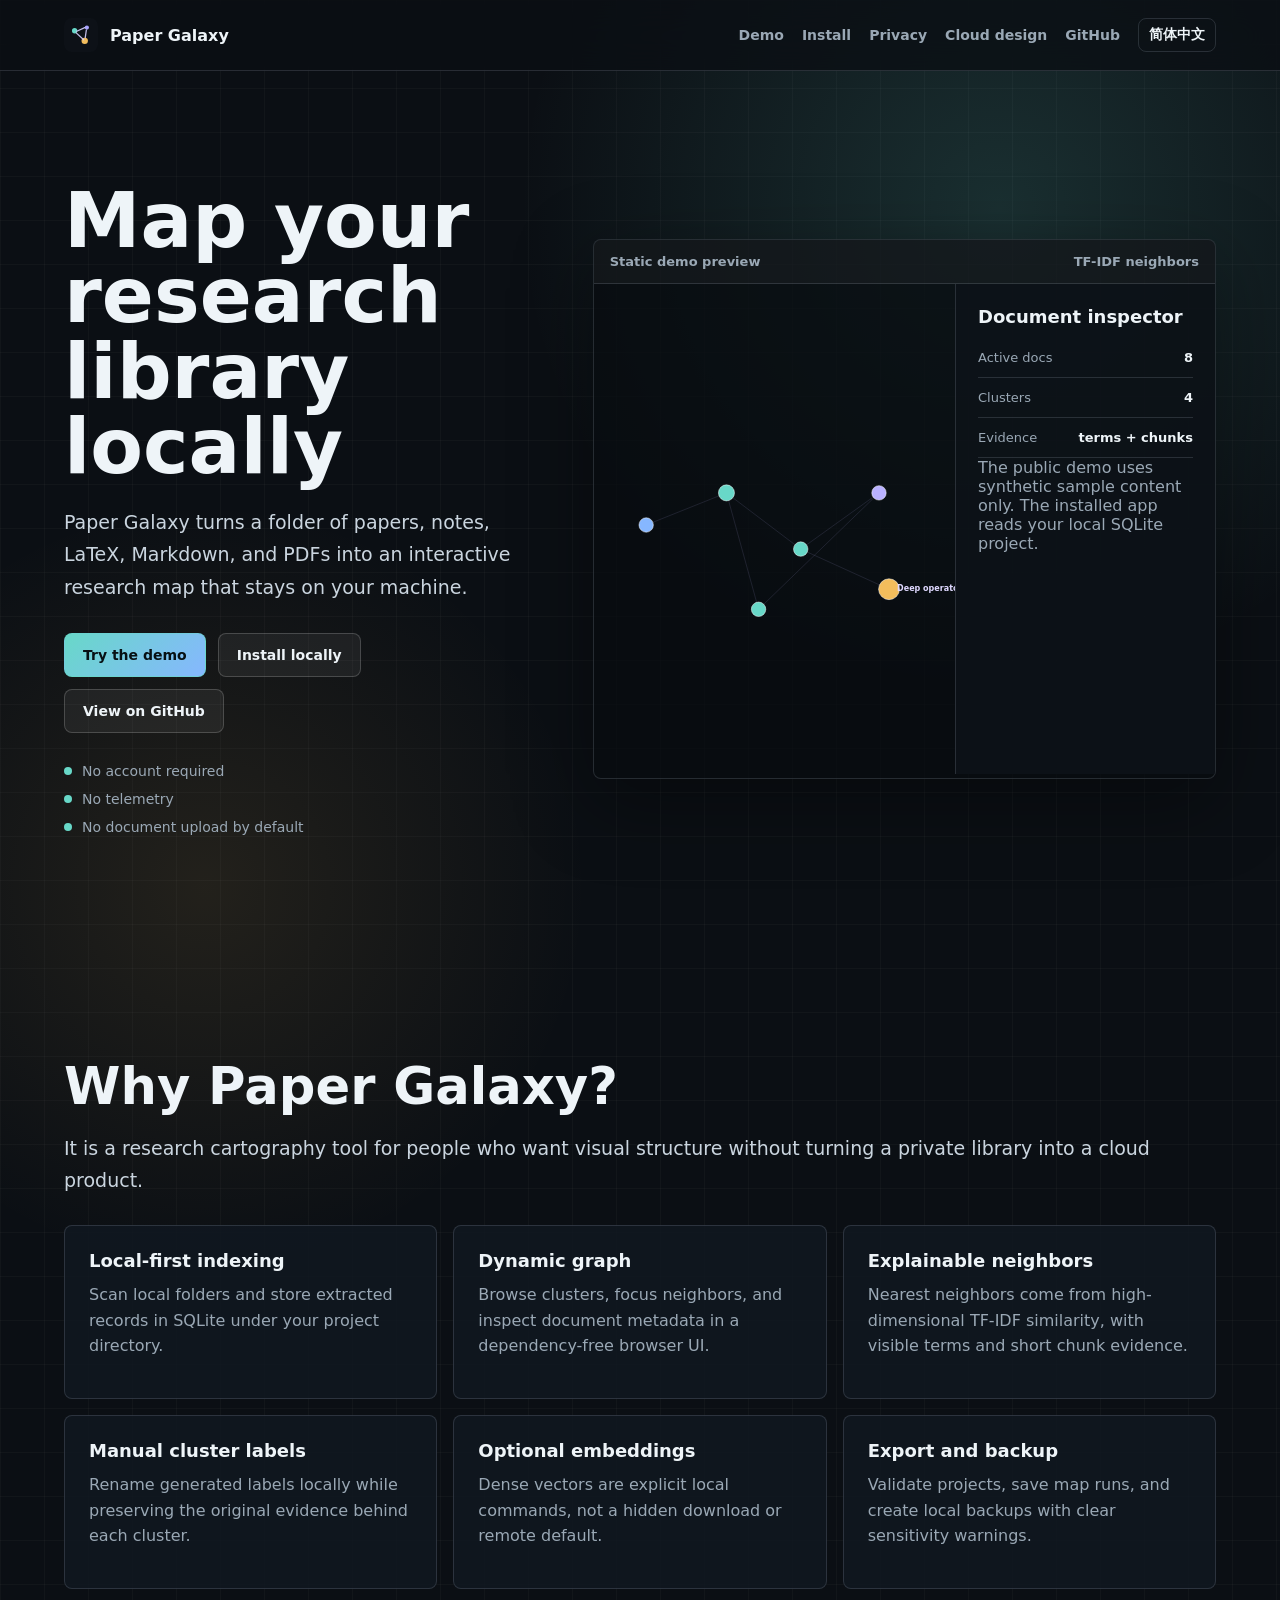
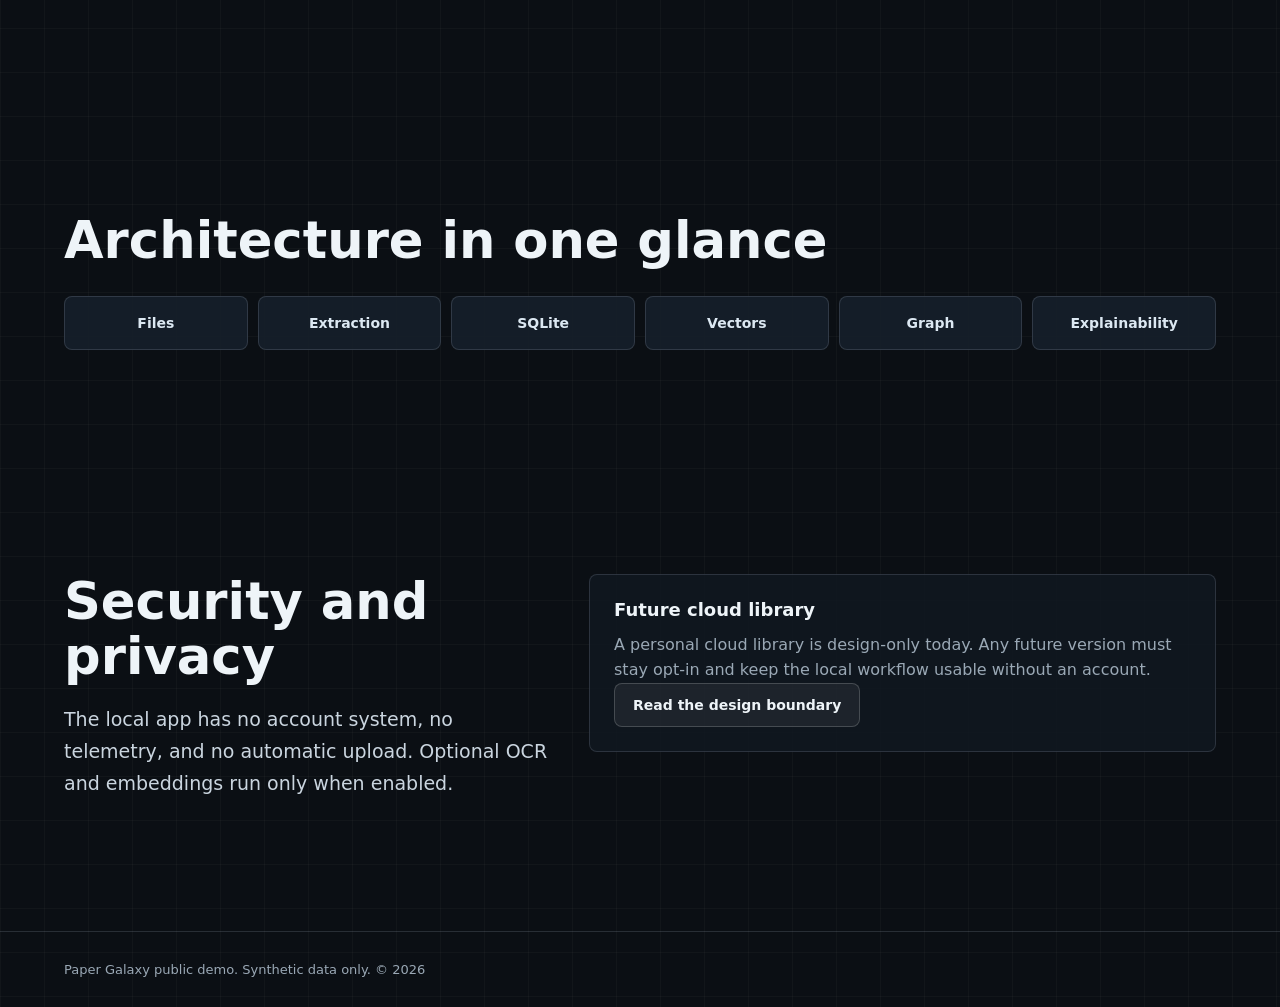
==== site/index.html @ a3e0229d "Add public launch demo and Chinese site" ====
<!doctype html>
<html lang="en">
  <head>
    <meta charset="utf-8">
    <meta name="viewport" content="width=device-width, initial-scale=1">
    <title>Paper Galaxy | Local-first research maps</title>
    <meta name="description" content="Paper Galaxy maps a local research library into an explainable document graph with no account, telemetry, or upload by default.">
    <link rel="icon" href="assets/favicon.svg" type="image/svg+xml">
    <link rel="stylesheet" href="assets/styles.css">
  </head>
  <body>
    <header class="site-header">
      <a class="brand" href="./" aria-label="Paper Galaxy home">
        <img class="brand-mark" src="assets/favicon.svg" alt="">
        <span>Paper Galaxy</span>
      </a>
      <nav class="site-nav" aria-label="Main navigation">
        <a href="demo/">Demo</a>
        <a href="install/">Install</a>
        <a href="privacy/">Privacy</a>
        <a href="cloud-library/">Cloud design</a>
        <a href="https://github.com/jinjianghu19823-wq/paper-galaxy">GitHub</a>
        <a class="lang-link" href="zh-cn/">简体中文</a>
      </nav>
    </header>

    <main>
      <section class="hero">
        <div class="hero-copy">
          <h1>Map your research library locally</h1>
          <p class="lead">Paper Galaxy turns a folder of papers, notes, LaTeX, Markdown, and PDFs into an interactive research map that stays on your machine.</p>
          <div class="actions">
            <a class="button primary" href="demo/">Try the demo</a>
            <a class="button" href="install/">Install locally</a>
            <a class="button" href="https://github.com/jinjianghu19823-wq/paper-galaxy">View on GitHub</a>
          </div>
          <div class="signal-list" aria-label="Privacy promises">
            <span>No account required</span>
            <span>No telemetry</span>
            <span>No document upload by default</span>
          </div>
        </div>

        <div class="graph-preview" aria-label="Screenshot-style preview">
          <div class="preview-bar">
            <span>Static demo preview</span>
            <span>TF-IDF neighbors</span>
          </div>
          <div class="preview-grid">
            <svg class="mini-map" viewBox="0 0 900 560" aria-hidden="true">
              <line x1="130" y1="270" x2="330" y2="190"></line>
              <line x1="330" y1="190" x2="515" y2="330"></line>
              <line x1="515" y1="330" x2="710" y2="190"></line>
              <line x1="330" y1="190" x2="410" y2="480"></line>
              <line x1="410" y1="480" x2="710" y2="190"></line>
              <line x1="515" y1="330" x2="735" y2="430"></line>
              <circle cx="130" cy="270" r="18" fill="#86b7ff"></circle>
              <circle cx="330" cy="190" r="20" fill="#68d8c8"></circle>
              <circle cx="515" cy="330" r="18" fill="#68d8c8"></circle>
              <circle cx="710" cy="190" r="18" fill="#b9b1ff"></circle>
              <circle cx="410" cy="480" r="18" fill="#68d8c8"></circle>
              <circle cx="735" cy="430" r="26" fill="#f3bd5c"></circle>
              <text x="755" y="435" fill="#dfd8ff" font-size="20" font-weight="700">Deep operator networks</text>
            </svg>
            <aside class="preview-panel">
              <h3>Document inspector</h3>
              <div class="stat-row"><span>Active docs</span><strong>8</strong></div>
              <div class="stat-row"><span>Clusters</span><strong>4</strong></div>
              <div class="stat-row"><span>Evidence</span><strong>terms + chunks</strong></div>
              <p class="muted">The public demo uses synthetic sample content only. The installed app reads your local SQLite project.</p>
            </aside>
          </div>
        </div>
      </section>

      <section class="section">
        <h2>Why Paper Galaxy?</h2>
        <p class="lead">It is a research cartography tool for people who want visual structure without turning a private library into a cloud product.</p>
        <div class="cards">
          <article class="card"><h3>Local-first indexing</h3><p>Scan local folders and store extracted records in SQLite under your project directory.</p></article>
          <article class="card"><h3>Dynamic graph</h3><p>Browse clusters, focus neighbors, and inspect document metadata in a dependency-free browser UI.</p></article>
          <article class="card"><h3>Explainable neighbors</h3><p>Nearest neighbors come from high-dimensional TF-IDF similarity, with visible terms and short chunk evidence.</p></article>
          <article class="card"><h3>Manual cluster labels</h3><p>Rename generated labels locally while preserving the original evidence behind each cluster.</p></article>
          <article class="card"><h3>Optional embeddings</h3><p>Dense vectors are explicit local commands, not a hidden download or remote default.</p></article>
          <article class="card"><h3>Export and backup</h3><p>Validate projects, save map runs, and create local backups with clear sensitivity warnings.</p></article>
        </div>
      </section>

      <section class="section">
        <h2>Architecture in one glance</h2>
        <div class="architecture" aria-label="Architecture flow">
          <div class="arch-step">Files</div>
          <div class="arch-step">Extraction</div>
          <div class="arch-step">SQLite</div>
          <div class="arch-step">Vectors</div>
          <div class="arch-step">Graph</div>
          <div class="arch-step">Explainability</div>
        </div>
      </section>

      <section class="section split">
        <div>
          <h2>Security and privacy</h2>
          <p class="lead">The local app has no account system, no telemetry, and no automatic upload. Optional OCR and embeddings run only when enabled.</p>
        </div>
        <div class="card">
          <h3>Future cloud library</h3>
          <p>A personal cloud library is design-only today. Any future version must stay opt-in and keep the local workflow usable without an account.</p>
          <a class="button" href="cloud-library/">Read the design boundary</a>
        </div>
      </section>
    </main>

    <footer class="site-footer">
      <span>Paper Galaxy public demo. Synthetic data only. © <span data-year></span></span>
    </footer>
    <script src="assets/demo.js" defer></script>
  </body>
</html>
---- site/assets/styles.css ----
:root {
  color-scheme: dark;
  --bg: #0b0f14;
  --bg-2: #0f151d;
  --panel: rgba(17, 24, 33, 0.86);
  --panel-2: rgba(22, 31, 42, 0.94);
  --text: #eef4f8;
  --muted: #9aa8b5;
  --line: rgba(191, 207, 221, 0.16);
  --teal: #68d8c8;
  --lavender: #b9b1ff;
  --amber: #f3bd5c;
  --rose: #ff8d9e;
  --blue: #86b7ff;
  --shadow: 0 22px 80px rgba(0, 0, 0, 0.38);
}

* {
  box-sizing: border-box;
}

html {
  scroll-behavior: smooth;
}

body {
  margin: 0;
  background:
    linear-gradient(rgba(255, 255, 255, 0.028) 1px, transparent 1px),
    linear-gradient(90deg, rgba(255, 255, 255, 0.028) 1px, transparent 1px),
    radial-gradient(circle at 78% 8%, rgba(104, 216, 200, 0.16), transparent 30rem),
    radial-gradient(circle at 16% 34%, rgba(243, 189, 92, 0.1), transparent 24rem),
    var(--bg);
  background-size: 44px 44px, 44px 44px, auto, auto, auto;
  color: var(--text);
  font-family: Inter, ui-sans-serif, system-ui, -apple-system, BlinkMacSystemFont,
    "Segoe UI", sans-serif;
  letter-spacing: 0;
  overflow-x: hidden;
}

a {
  color: inherit;
}

.site-header {
  position: sticky;
  top: 0;
  z-index: 30;
  display: flex;
  align-items: center;
  justify-content: space-between;
  gap: 24px;
  padding: 18px clamp(20px, 5vw, 72px);
  border-bottom: 1px solid var(--line);
  background: rgba(11, 15, 20, 0.78);
  backdrop-filter: blur(18px);
}

.brand {
  display: inline-flex;
  align-items: center;
  gap: 12px;
  color: var(--text);
  text-decoration: none;
  font-weight: 760;
}

.brand-mark {
  width: 34px;
  height: 34px;
}

.site-nav {
  display: flex;
  align-items: center;
  gap: 18px;
  color: var(--muted);
  font-size: 14px;
  font-weight: 650;
}

.site-nav a {
  text-decoration: none;
}

.site-nav a:hover,
.site-nav a:focus-visible {
  color: var(--text);
}

.lang-link {
  padding: 7px 10px;
  border: 1px solid var(--line);
  border-radius: 8px;
  color: var(--text);
}

.hero,
.section {
  padding: clamp(56px, 9vw, 112px) clamp(20px, 5vw, 72px);
}

.hero {
  min-height: calc(100vh - 72px);
  display: grid;
  grid-template-columns: minmax(0, 0.9fr) minmax(460px, 1.25fr);
  align-items: center;
  gap: clamp(36px, 7vw, 80px);
}

.hero-copy {
  max-width: 640px;
}

h1,
h2,
h3,
p {
  margin-top: 0;
}

h1 {
  margin-bottom: 22px;
  font-size: clamp(46px, 6vw, 82px);
  line-height: 0.98;
  letter-spacing: 0;
  overflow-wrap: anywhere;
}

h2 {
  margin-bottom: 18px;
  font-size: clamp(30px, 4vw, 52px);
  line-height: 1.08;
  letter-spacing: 0;
}

h3 {
  margin-bottom: 10px;
  font-size: 18px;
  line-height: 1.25;
  letter-spacing: 0;
}

.lead {
  color: #cad5df;
  font-size: 19px;
  line-height: 1.7;
  overflow-wrap: anywhere;
}

:lang(zh-CN) h1 {
  line-height: 1.08;
  word-break: break-all;
}

:lang(zh-CN) .lead {
  word-break: break-all;
}

.muted {
  color: var(--muted);
}

.actions {
  display: flex;
  flex-wrap: wrap;
  gap: 12px;
  margin-top: 30px;
}

.button {
  display: inline-flex;
  align-items: center;
  justify-content: center;
  min-height: 44px;
  padding: 0 18px;
  border: 1px solid rgba(255, 255, 255, 0.18);
  border-radius: 8px;
  background: rgba(255, 255, 255, 0.06);
  color: var(--text);
  font-size: 14px;
  font-weight: 760;
  text-decoration: none;
}

.button.primary {
  border-color: rgba(104, 216, 200, 0.58);
  background: linear-gradient(135deg, #68d8c8, #86b7ff);
  color: #071014;
}

.button:hover,
.button:focus-visible {
  transform: translateY(-1px);
}

.signal-list {
  display: grid;
  gap: 12px;
  margin-top: 30px;
  color: var(--muted);
  font-size: 14px;
}

.signal-list span {
  display: inline-flex;
  align-items: center;
  gap: 10px;
}

.signal-list span::before {
  content: "";
  width: 8px;
  height: 8px;
  border-radius: 50%;
  background: var(--teal);
}

.graph-preview,
.demo-shell {
  min-width: 0;
  border: 1px solid var(--line);
  border-radius: 8px;
  background: rgba(8, 12, 17, 0.76);
  box-shadow: var(--shadow);
  overflow: hidden;
}

.graph-preview {
  min-height: 540px;
}

.preview-bar,
.demo-topbar {
  display: flex;
  align-items: center;
  justify-content: space-between;
  gap: 16px;
  padding: 14px 16px;
  border-bottom: 1px solid var(--line);
  background: rgba(255, 255, 255, 0.035);
  color: var(--muted);
  font-size: 13px;
  font-weight: 700;
}

.preview-grid {
  display: grid;
  grid-template-columns: 1fr 260px;
  min-height: 490px;
}

.mini-map {
  width: 100%;
  height: 100%;
  min-height: 490px;
}

.mini-map line {
  stroke: rgba(185, 177, 255, 0.26);
  stroke-width: 1.2;
}

.mini-map circle {
  stroke: rgba(255, 255, 255, 0.6);
  stroke-width: 2;
}

.preview-panel,
.inspector,
.why-panel,
.legend-panel {
  border-left: 1px solid var(--line);
  background: rgba(13, 18, 25, 0.78);
}

.preview-panel {
  padding: 22px;
}

.stat-row {
  display: flex;
  justify-content: space-between;
  gap: 16px;
  padding: 12px 0;
  border-bottom: 1px solid var(--line);
  color: var(--muted);
  font-size: 13px;
}

.stat-row strong {
  color: var(--text);
}

.cards {
  display: grid;
  grid-template-columns: repeat(3, minmax(0, 1fr));
  gap: 16px;
  margin-top: 28px;
}

.card {
  min-height: 174px;
  padding: 24px;
  border: 1px solid var(--line);
  border-radius: 8px;
  background: var(--panel);
}

.card p {
  margin-bottom: 0;
  color: var(--muted);
  line-height: 1.6;
}

.architecture {
  display: grid;
  grid-template-columns: repeat(6, minmax(110px, 1fr));
  gap: 10px;
  margin-top: 28px;
}

.arch-step {
  padding: 18px 14px;
  border: 1px solid var(--line);
  border-radius: 8px;
  background: var(--panel-2);
  text-align: center;
  color: #dce8f2;
  font-size: 14px;
  font-weight: 740;
}

.split {
  display: grid;
  grid-template-columns: minmax(0, 0.78fr) minmax(320px, 1fr);
  gap: 36px;
  align-items: start;
}

.page-copy {
  max-width: 780px;
}

.page-copy p,
.page-copy li {
  color: #c7d2dc;
  line-height: 1.72;
}

.code-block {
  overflow: auto;
  padding: 18px;
  border: 1px solid var(--line);
  border-radius: 8px;
  background: #070a0f;
  color: #dbe8f1;
  font-size: 14px;
  line-height: 1.7;
}

.demo-note {
  padding: 14px 16px;
  border-bottom: 1px solid var(--line);
  background: rgba(104, 216, 200, 0.09);
  color: #d6fff8;
  font-size: 14px;
}

.demo-shell {
  min-height: calc(100vh - 150px);
}

.demo-page {
  padding-top: 42px;
}

.demo-page h1 {
  margin-bottom: 14px;
  font-size: clamp(40px, 5vw, 70px);
}

.demo-page .lead {
  margin-bottom: 24px;
}

.demo-layout {
  display: grid;
  grid-template-columns: 220px minmax(0, 1fr) 320px;
  min-height: calc(100vh - 220px);
}

.legend-panel,
.inspector,
.why-panel {
  padding: 18px;
}

.legend-panel {
  border-left: 0;
  border-right: 1px solid var(--line);
}

.graph-stage {
  position: relative;
  min-height: 560px;
}

.graph-canvas {
  width: 100%;
  height: 100%;
  min-height: 560px;
  display: block;
  cursor: grab;
}

.graph-canvas:active {
  cursor: grabbing;
}

.graph-link {
  stroke: rgba(185, 177, 255, 0.28);
  stroke-width: 1.1;
}

.graph-link.is-focused {
  stroke: rgba(185, 177, 255, 0.78);
  stroke-width: 1.8;
}

.graph-node {
  stroke: rgba(255, 255, 255, 0.62);
  stroke-width: 2.2;
  cursor: pointer;
  transition: opacity 0.16s ease;
}

.graph-node.is-muted,
.graph-link.is-muted,
.graph-label.is-muted {
  opacity: 0.18;
}

.graph-node.is-selected {
  stroke: var(--lavender);
  stroke-width: 5;
}

.graph-label {
  fill: #dfd8ff;
  font-size: 13px;
  font-weight: 760;
  pointer-events: none;
  paint-order: stroke;
  stroke: #090d12;
  stroke-width: 5;
}

.cluster-button {
  width: 100%;
  margin-bottom: 10px;
  padding: 11px 10px;
  border: 1px solid var(--line);
  border-radius: 8px;
  background: rgba(255, 255, 255, 0.04);
  color: var(--text);
  text-align: left;
  font: inherit;
  cursor: pointer;
}

.cluster-button:focus-visible,
.cluster-button:hover {
  border-color: rgba(104, 216, 200, 0.58);
}

.cluster-swatch {
  display: inline-block;
  width: 10px;
  height: 10px;
  margin-right: 8px;
  border-radius: 50%;
}

.term-list,
.neighbor-list,
.explain-list {
  display: flex;
  flex-wrap: wrap;
  gap: 8px;
  padding: 0;
  margin: 10px 0 18px;
  list-style: none;
}

.term-list li,
.explain-list li {
  padding: 6px 8px;
  border: 1px solid var(--line);
  border-radius: 8px;
  color: #d8e4ed;
  font-size: 12px;
}

.neighbor-list {
  display: grid;
}

.neighbor-list button {
  padding: 10px;
  border: 1px solid var(--line);
  border-radius: 8px;
  background: rgba(255, 255, 255, 0.035);
  color: var(--text);
  text-align: left;
  cursor: pointer;
}

.rename-row {
  display: flex;
  gap: 8px;
  margin: 10px 0 18px;
}

.rename-row input {
  min-width: 0;
  flex: 1;
  padding: 10px;
  border: 1px solid var(--line);
  border-radius: 8px;
  background: #070a0f;
  color: var(--text);
}

.rename-row button {
  border: 1px solid rgba(104, 216, 200, 0.5);
  border-radius: 8px;
  background: rgba(104, 216, 200, 0.12);
  color: var(--text);
  font-weight: 760;
}

.site-footer {
  padding: 30px clamp(20px, 5vw, 72px);
  border-top: 1px solid var(--line);
  color: var(--muted);
  font-size: 13px;
}

@media (max-width: 980px) {
  .hero,
  .split,
  .preview-grid,
  .demo-layout {
    grid-template-columns: 1fr;
  }

  .hero {
    min-height: auto;
  }

  .graph-preview,
  .graph-stage,
  .graph-canvas {
    min-height: 520px;
  }

  .cards {
    grid-template-columns: 1fr 1fr;
  }

  .architecture {
    grid-template-columns: 1fr 1fr;
  }

  .preview-panel,
  .inspector,
  .why-panel {
    border-left: 0;
    border-top: 1px solid var(--line);
  }

  .legend-panel {
    border-right: 0;
    border-bottom: 1px solid var(--line);
  }
}

@media (max-width: 700px) {
  .site-header {
    position: static;
    align-items: flex-start;
    flex-direction: column;
  }

  .site-nav {
    width: 100%;
    max-width: 100%;
    flex-wrap: wrap;
    gap: 12px;
  }

  .cards,
  .architecture {
    grid-template-columns: 1fr;
  }

  .hero,
  .section {
    padding-left: 18px;
    padding-right: 18px;
  }

  h1 {
    font-size: 38px;
  }

  :lang(zh-CN) h1 {
    font-size: 30px;
  }

  :lang(zh-CN) .lead {
    font-size: 17px;
  }
}
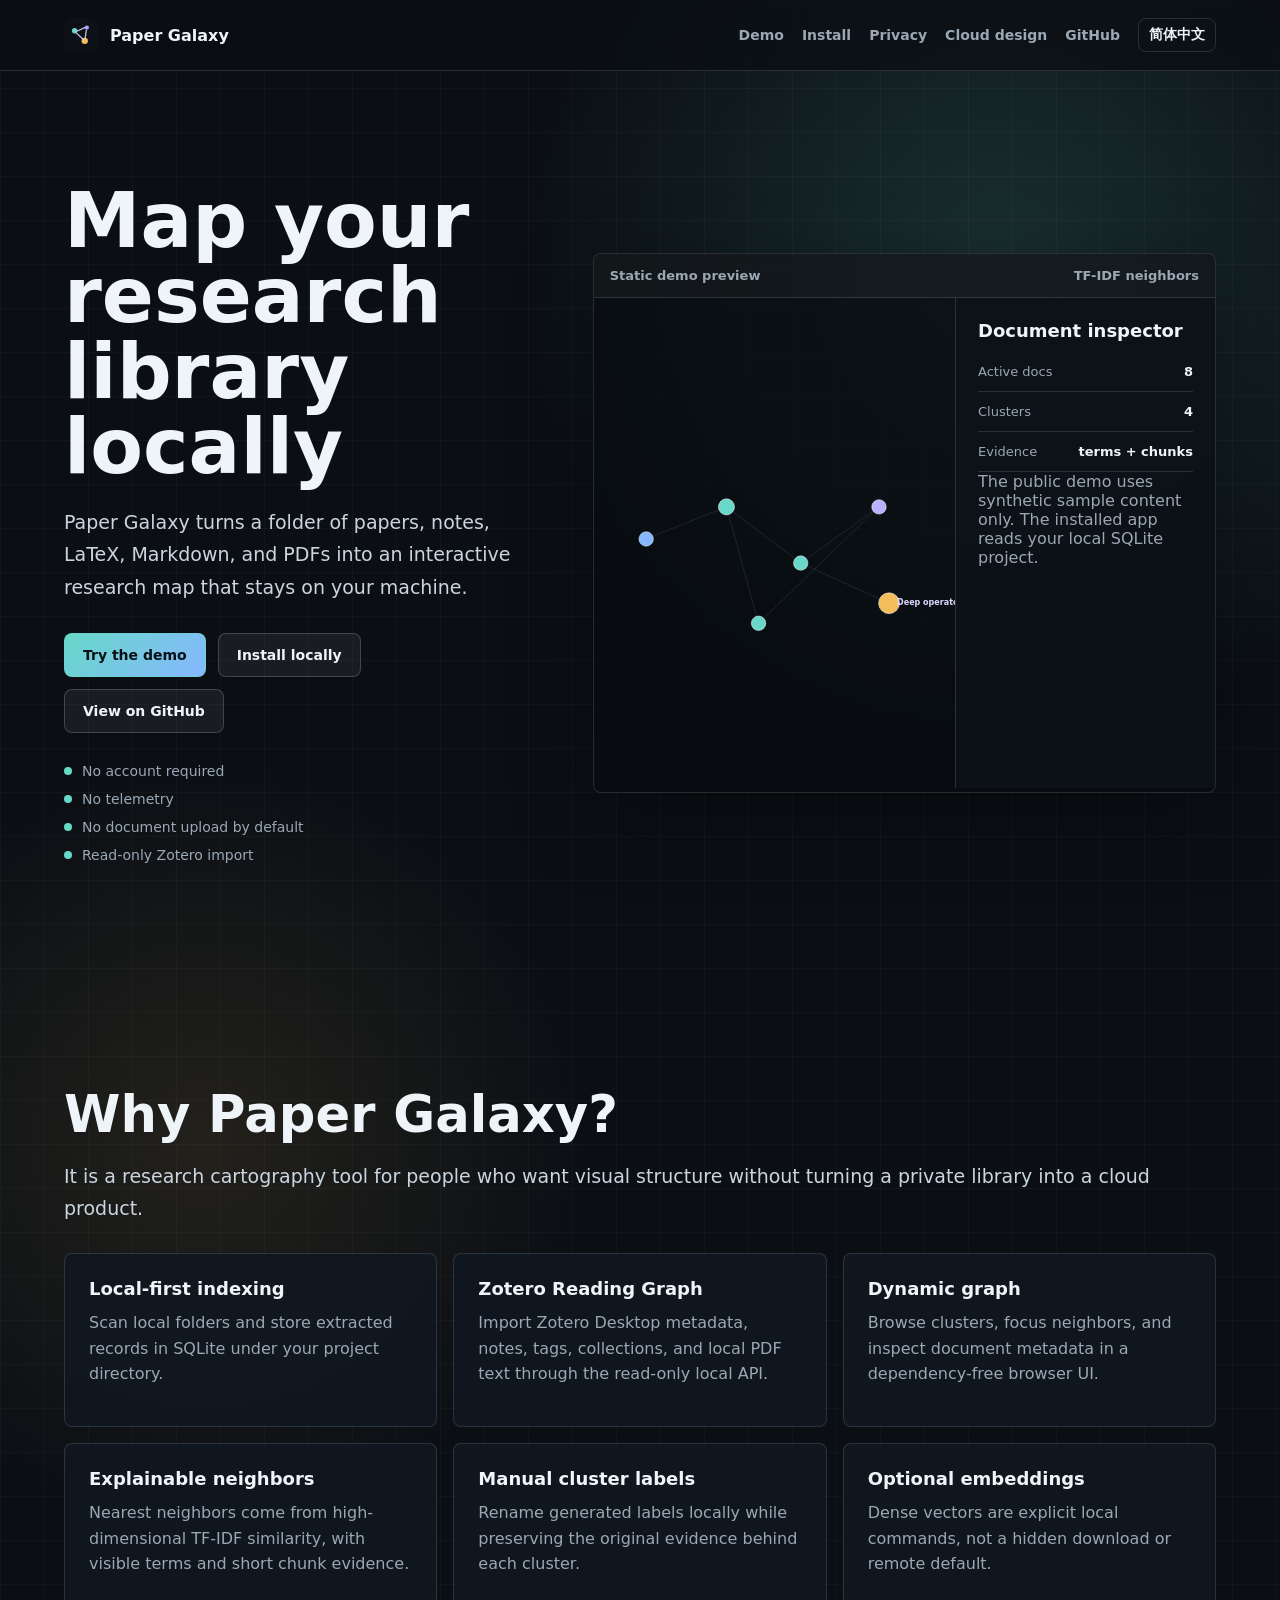
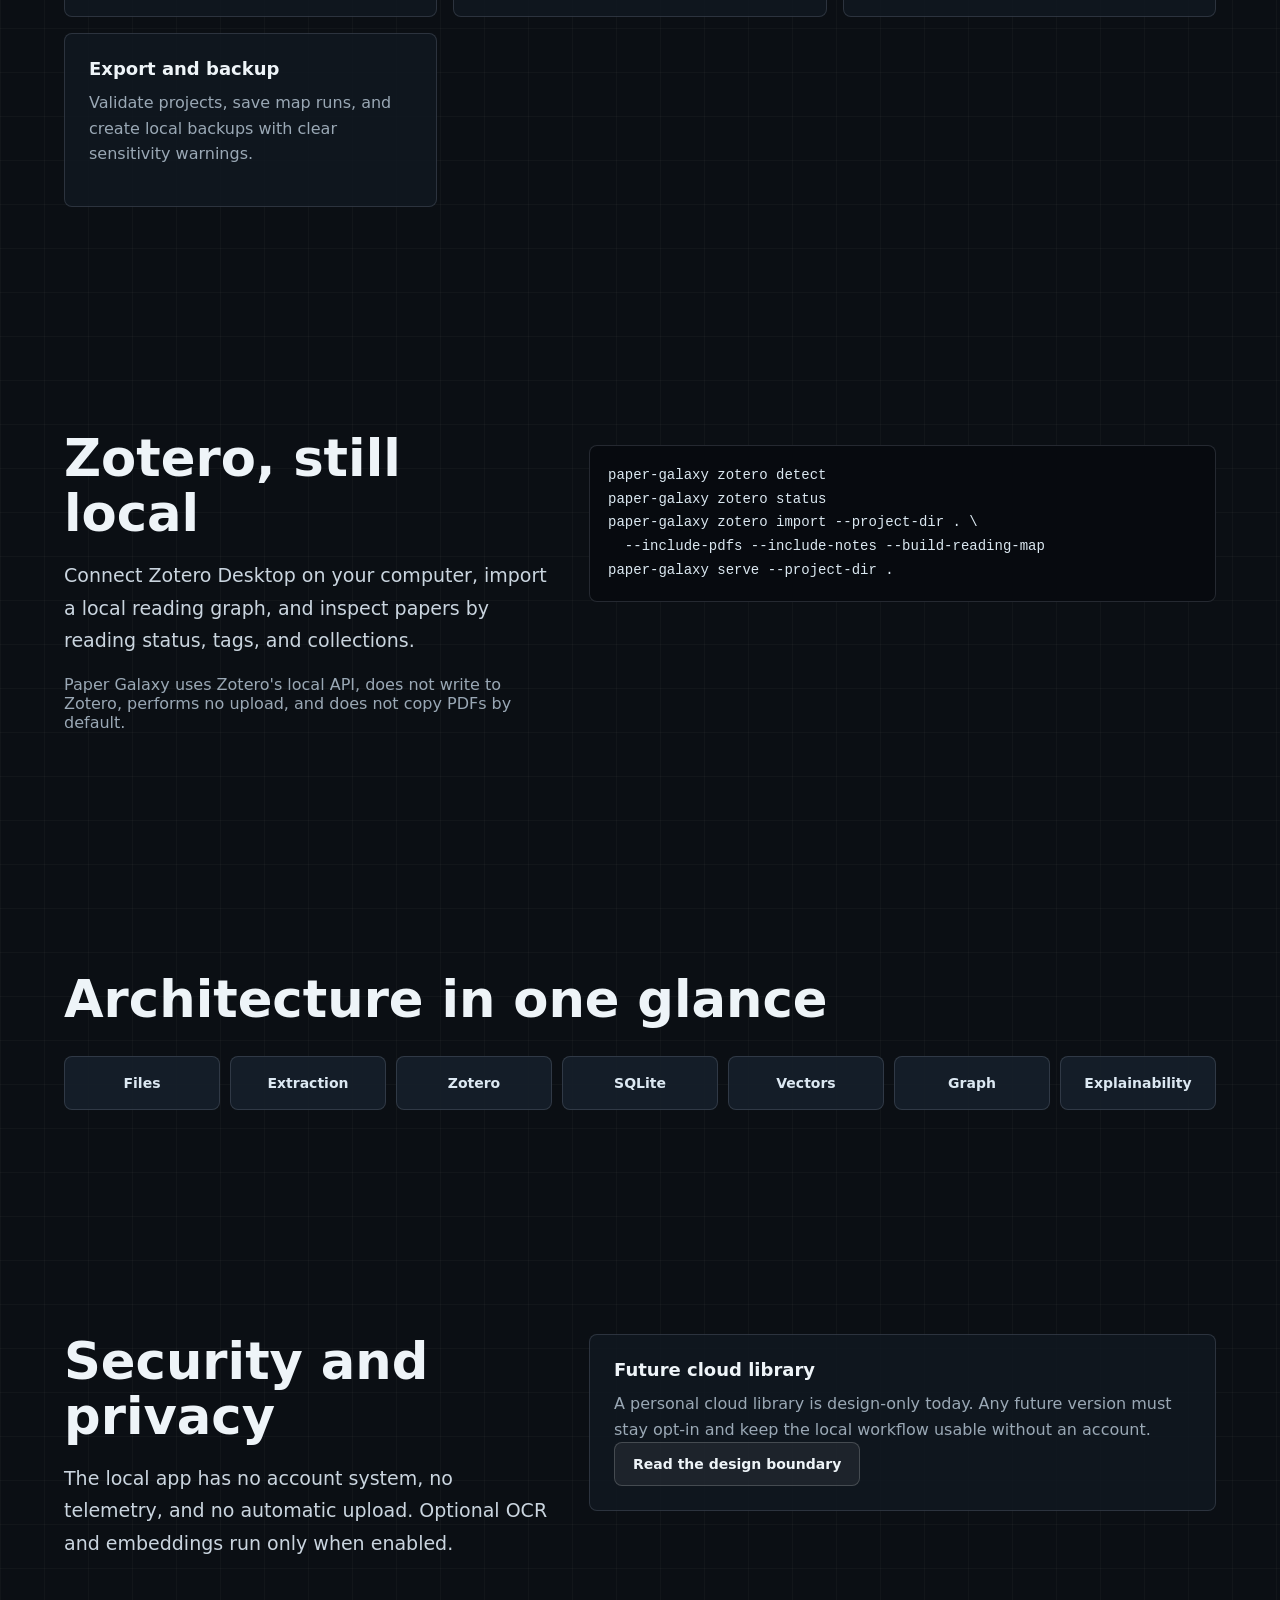
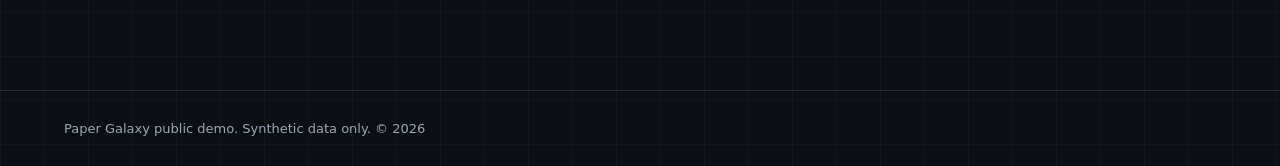
==== commit c3be2cec: "Add Zotero reading graph" ====
--- a/site/index.html
+++ b/site/index.html
@@ -5,6 +5,18 @@
     <meta name="viewport" content="width=device-width, initial-scale=1">
     <title>Paper Galaxy | Local-first research maps</title>
     <meta name="description" content="Paper Galaxy maps a local research library into an explainable document graph with no account, telemetry, or upload by default.">
+    <link rel="canonical" href="https://jinjianghu19823-wq.github.io/paper-galaxy/">
+    <link rel="alternate" hreflang="en" href="https://jinjianghu19823-wq.github.io/paper-galaxy/">
+    <link rel="alternate" hreflang="zh-CN" href="https://jinjianghu19823-wq.github.io/paper-galaxy/zh-cn/">
+    <meta property="og:title" content="Paper Galaxy | Local-first research maps">
+    <meta property="og:description" content="Map a local research library into an explainable document graph with no account, telemetry, or upload by default.">
+    <meta property="og:type" content="website">
+    <meta property="og:url" content="https://jinjianghu19823-wq.github.io/paper-galaxy/">
+    <meta property="og:image" content="https://jinjianghu19823-wq.github.io/paper-galaxy/assets/social-card.svg">
+    <meta name="twitter:card" content="summary_large_image">
+    <meta name="twitter:title" content="Paper Galaxy | Local-first research maps">
+    <meta name="twitter:description" content="A local-first research cartography tool with a synthetic public demo.">
+    <meta name="twitter:image" content="https://jinjianghu19823-wq.github.io/paper-galaxy/assets/social-card.svg">
     <link rel="icon" href="assets/favicon.svg" type="image/svg+xml">
     <link rel="stylesheet" href="assets/styles.css">
   </head>
@@ -38,6 +50,7 @@
             <span>No account required</span>
             <span>No telemetry</span>
             <span>No document upload by default</span>
+            <span>Read-only Zotero import</span>
           </div>
         </div>
 
@@ -78,6 +91,7 @@
         <p class="lead">It is a research cartography tool for people who want visual structure without turning a private library into a cloud product.</p>
         <div class="cards">
           <article class="card"><h3>Local-first indexing</h3><p>Scan local folders and store extracted records in SQLite under your project directory.</p></article>
+          <article class="card"><h3>Zotero Reading Graph</h3><p>Import Zotero Desktop metadata, notes, tags, collections, and local PDF text through the read-only local API.</p></article>
           <article class="card"><h3>Dynamic graph</h3><p>Browse clusters, focus neighbors, and inspect document metadata in a dependency-free browser UI.</p></article>
           <article class="card"><h3>Explainable neighbors</h3><p>Nearest neighbors come from high-dimensional TF-IDF similarity, with visible terms and short chunk evidence.</p></article>
           <article class="card"><h3>Manual cluster labels</h3><p>Rename generated labels locally while preserving the original evidence behind each cluster.</p></article>
@@ -86,11 +100,25 @@
         </div>
       </section>
 
+      <section class="section split">
+        <div>
+          <h2>Zotero, still local</h2>
+          <p class="lead">Connect Zotero Desktop on your computer, import a local reading graph, and inspect papers by reading status, tags, and collections.</p>
+          <p class="muted">Paper Galaxy uses Zotero's local API, does not write to Zotero, performs no upload, and does not copy PDFs by default.</p>
+        </div>
+        <pre class="code-block"><code>paper-galaxy zotero detect
+paper-galaxy zotero status
+paper-galaxy zotero import --project-dir . \
+  --include-pdfs --include-notes --build-reading-map
+paper-galaxy serve --project-dir .</code></pre>
+      </section>
+
       <section class="section">
         <h2>Architecture in one glance</h2>
         <div class="architecture" aria-label="Architecture flow">
           <div class="arch-step">Files</div>
           <div class="arch-step">Extraction</div>
+          <div class="arch-step">Zotero</div>
           <div class="arch-step">SQLite</div>
           <div class="arch-step">Vectors</div>
           <div class="arch-step">Graph</div>
--- a/site/assets/styles.css
+++ b/site/assets/styles.css
@@ -316,7 +316,7 @@
 
 .architecture {
   display: grid;
-  grid-template-columns: repeat(6, minmax(110px, 1fr));
+  grid-template-columns: repeat(auto-fit, minmax(110px, 1fr));
   gap: 10px;
   margin-top: 28px;
 }
